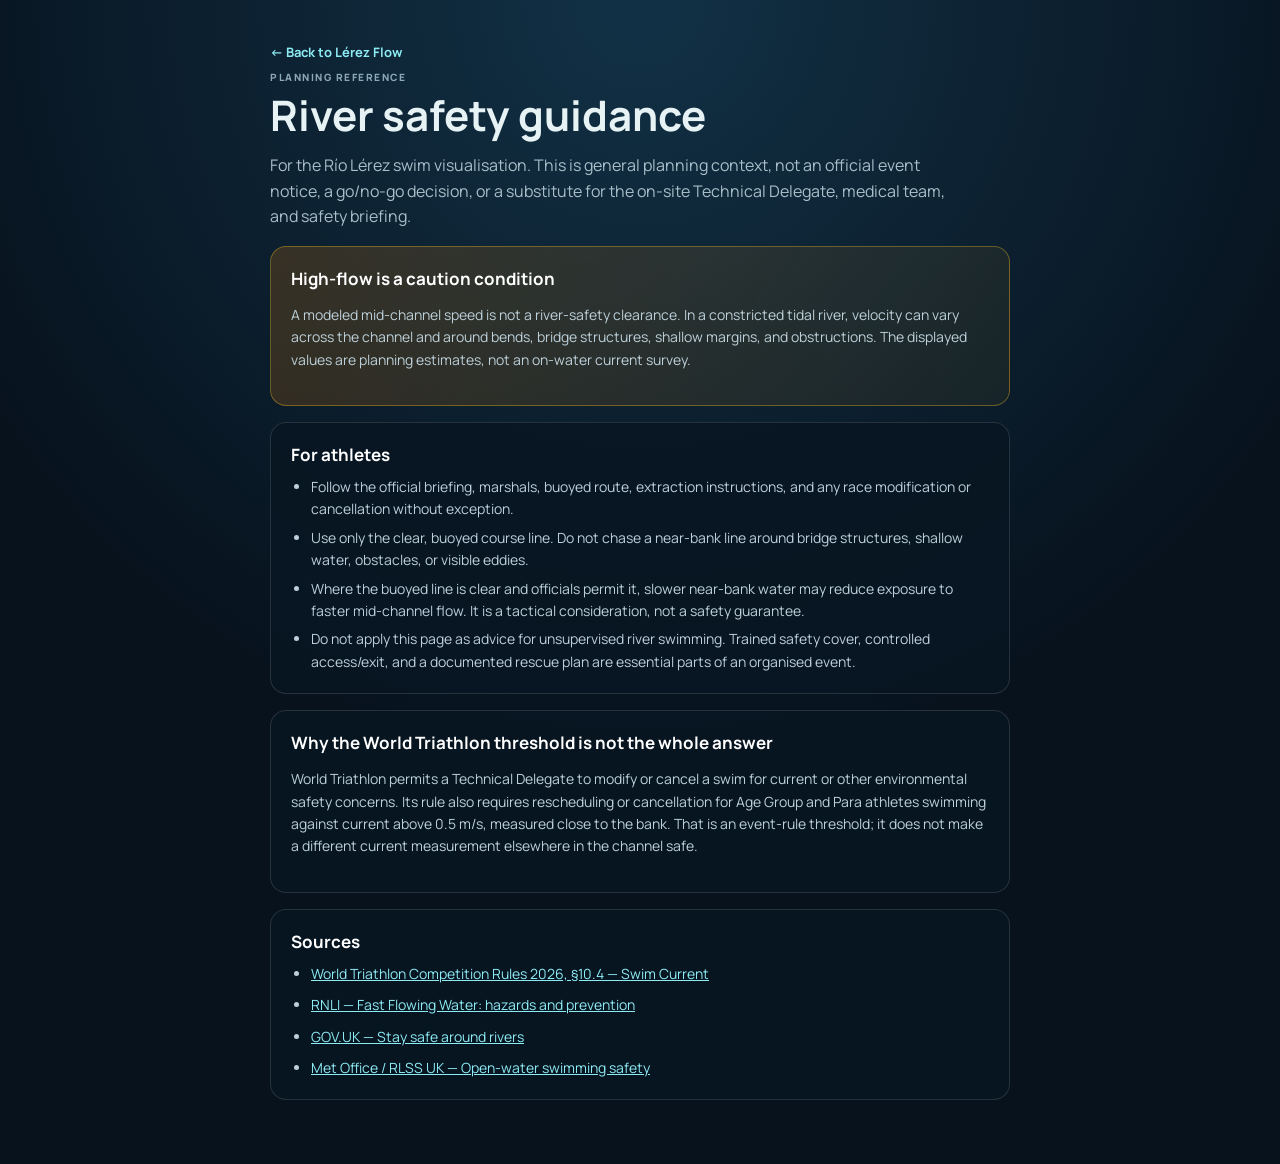
==== safety.html @ 4f8f1dd7 "Add Sprint race view and river safety guidance" ====
<!doctype html>
<html lang="en">
  <head>
    <meta charset="UTF-8" />
    <meta name="viewport" content="width=device-width, initial-scale=1.0" />
    <meta name="theme-color" content="#07121d" />
    <title>River Safety Guidance — Lérez Flow</title>
    <link rel="stylesheet" href="styles.css" />
    <style>
      body { background: radial-gradient(circle at top, #123146, #07121d 58%); color: #e6f2f4; min-height: 100vh; }
      .guide { margin: 0 auto; max-width: 780px; padding: 32px 20px 56px; }
      .guide a { color: #8debf4; } .guide a:hover { color: white; }
      .guide-card { background: rgba(8,22,35,.88); border: 1px solid rgba(255,255,255,.12); border-radius: 16px; margin-top: 16px; padding: 20px; }
      .guide-card h2 { color: #fff; font-size: 17px; margin: 0 0 10px; } .guide-card p, .guide-card li { color: #bdd0d9; font-size: 14px; line-height: 1.6; }
      .guide-card ul { margin: 8px 0 0; padding-left: 20px; } .guide-card li + li { margin-top: 6px; }
      .guide-warning { border-color: rgba(251,191,36,.35); background: linear-gradient(120deg, rgba(217,119,6,.21), rgba(251,191,36,.05)); }
      .back-link { color: #bffaff; font-size: 13px; font-weight: 700; text-decoration: none; }
      .source-list { padding-left: 18px; } .source-list li + li { margin-top: 9px; }
    </style>
  </head>
  <body>
    <main class="guide">
      <a class="back-link" href="index.html">← Back to Lérez Flow</a>
      <p class="eyebrow mt-8">Planning reference</p>
      <h1 style="font-size:clamp(28px,5vw,42px);line-height:1.05;margin:8px 0 10px;">River safety guidance</h1>
      <p style="color:#a9bec9;line-height:1.6;max-width:690px;">For the Río Lérez swim visualisation. This is general planning context, not an official event notice, a go/no-go decision, or a substitute for the on-site Technical Delegate, medical team, and safety briefing.</p>

      <section class="guide-card guide-warning">
        <h2>High-flow is a caution condition</h2>
        <p>A modeled mid-channel speed is not a river-safety clearance. In a constricted tidal river, velocity can vary across the channel and around bends, bridge structures, shallow margins, and obstructions. The displayed values are planning estimates, not an on-water current survey.</p>
      </section>

      <section class="guide-card">
        <h2>For athletes</h2>
        <ul>
          <li>Follow the official briefing, marshals, buoyed route, extraction instructions, and any race modification or cancellation without exception.</li>
          <li>Use only the clear, buoyed course line. Do not chase a near-bank line around bridge structures, shallow water, obstacles, or visible eddies.</li>
          <li>Where the buoyed line is clear and officials permit it, slower near-bank water may reduce exposure to faster mid-channel flow. It is a tactical consideration, not a safety guarantee.</li>
          <li>Do not apply this page as advice for unsupervised river swimming. Trained safety cover, controlled access/exit, and a documented rescue plan are essential parts of an organised event.</li>
        </ul>
      </section>

      <section class="guide-card">
        <h2>Why the World Triathlon threshold is not the whole answer</h2>
        <p>World Triathlon permits a Technical Delegate to modify or cancel a swim for current or other environmental safety concerns. Its rule also requires rescheduling or cancellation for Age Group and Para athletes swimming against current above 0.5 m/s, measured close to the bank. That is an event-rule threshold; it does not make a different current measurement elsewhere in the channel safe.</p>
      </section>

      <section class="guide-card">
        <h2>Sources</h2>
        <ul class="source-list">
          <li><a href="https://cms.triathlon.org/download-file/world-triathlon-competition-rules-2026" target="_blank" rel="noopener">World Triathlon Competition Rules 2026, §10.4 — Swim Current</a></li>
          <li><a href="https://rnli.org/-/media/rnli/downloads/throwbags_resources/partners/waterside_responder_booklet_venueguidance_final.pdf" target="_blank" rel="noopener">RNLI — Fast Flowing Water: hazards and prevention</a></li>
          <li><a href="https://www.gov.uk/government/news/stay-safe-around-rivers" target="_blank" rel="noopener">GOV.UK — Stay safe around rivers</a></li>
          <li><a href="https://weather.metoffice.gov.uk/warnings-and-advice/seasonal-advice/travel/out-and-about/open-water-swimming" target="_blank" rel="noopener">Met Office / RLSS UK — Open-water swimming safety</a></li>
        </ul>
      </section>
    </main>
  </body>
</html>
---- styles.css ----
@import url('https://fonts.googleapis.com/css2?family=DM+Mono:wght@400;500&family=Manrope:wght@400;500;600;700;800&display=swap');

:root { color-scheme: dark; }
* { box-sizing: border-box; }
body { font-family: Manrope, ui-sans-serif, system-ui, sans-serif; }
#map { height: 100%; width: 100%; background: #07121d; }
.leaflet-container { background: #07121d; font: inherit; }
/* Direct OSM tiles, locally toned down so the telemetry remains legible without a paid tile key. */
.leaflet-tile-pane { filter: grayscale(.9) brightness(.52) contrast(1.38) saturate(.7); }
.leaflet-control-attribution { background: rgba(7, 18, 29, .7) !important; color: #a7bdcc !important; font-size: 10px !important; }
.leaflet-control-attribution a { color: #b8eef4 !important; }
.leaflet-control-zoom a { background: #0b1925 !important; border-color: rgba(255,255,255,.12) !important; color: #d9f4f4 !important; }
.leaflet-control-zoom a:hover { background: #123146 !important; }
.leaflet-div-icon { background: transparent; border: 0; }

.hud-panel, .legend-panel, .dock-inner { border: 1px solid rgba(255,255,255,.11); background: linear-gradient(145deg, rgba(8,22,35,.94), rgba(9,21,33,.84)); box-shadow: 0 16px 50px rgba(0,0,0,.34); backdrop-filter: blur(18px); }
.hud-panel { --hud-top-offset: 8rem; --hud-bottom-gap: 7rem; border-radius: 18px; max-height: calc(100dvh - var(--hud-top-offset) - var(--hud-bottom-gap)); overflow-y: auto; overscroll-behavior: contain; padding: 16px; scrollbar-width: thin; }
.legend-panel { border-radius: 14px; padding: 13px; width: 150px; }
.eyebrow { color: #8ca7b8; font-size: 10px; font-weight: 800; letter-spacing: .15em; line-height: 1.1; text-transform: uppercase; }
.metric-text { margin-top: 4px; font-family: 'DM Mono', ui-monospace, monospace; font-size: 17px; font-weight: 500; color: #f1f8f9; }
.data-badge { max-width: 148px; border: 1px solid rgba(103,232,249,.25); border-radius: 999px; background: rgba(34,211,238,.1); color: #bdf8ff; font-size: 9px; font-weight: 800; letter-spacing: .08em; line-height: 1; padding: 7px 8px; text-align: center; }
.data-badge.live { border-color: rgba(134,239,172,.3); background: rgba(74,222,128,.1); color: #bbf7d0; }
.data-badge.cached { border-color: rgba(196,181,253,.3); background: rgba(167,139,250,.1); color: #ddd6fe; }
.strategy-box { border: 1px solid rgba(251,191,36,.16); border-radius: 12px; background: linear-gradient(120deg, rgba(217,119,6,.16), rgba(251,191,36,.04)); padding: 12px; }
.safety-guidance-link { color: #bffaff; display: inline-block; font-size: 10px; font-weight: 800; letter-spacing: .04em; margin-top: 10px; text-decoration: none; }
.safety-guidance-link:hover { color: #fff; text-decoration: underline; }
.safety-guidance-link:focus-visible { outline: 2px solid #67e8f9; outline-offset: 3px; }
.flow-readout { align-items: center; border: 1px solid rgba(196,181,253,.18); border-radius: 8px; background: rgba(196,181,253,.06); color: #b9c7d2; display: flex; justify-content: space-between; padding: 7px 8px; }
.flow-readout-core { border-color: rgba(103,232,249,.25); background: rgba(34,211,238,.08); color: #b9f6fc; }
.flow-readout strong { color: #e6fbfc; font-family: 'DM Mono', monospace; font-size: 10px; font-weight: 500; }
.temperature-legend { height: 7px; border-radius: 99px; background: linear-gradient(90deg, #d88d47, #2ca1a0, #123b68); box-shadow: 0 0 13px rgba(34,211,238,.25); }
.course-swatch { display: inline-block; width: 24px; border-top: 3px solid #74f0f1; border-radius: 99px; box-shadow: 0 0 8px #22d3ee; }
.return-swatch { display: inline-block; width: 24px; border-top: 3px dashed #c4b5fd; border-radius: 99px; }
.particle-swatch { align-items: center; background: rgba(34,211,238,.14); border: 1px solid rgba(103,232,249,.34); border-radius: 99px; color: #b5f8ff; display: inline-flex; font-weight: 700; height: 18px; justify-content: center; width: 26px; }

.glass-button { align-items: center; border: 1px solid rgba(255,255,255,.13); border-radius: 10px; background: rgba(8,22,35,.86); color: #d6edf0; font-size: 12px; font-weight: 700; gap: 7px; padding: 10px 12px; backdrop-filter: blur(12px); }
.day-switch { display: inline-flex; gap: 3px; padding: 3px; border: 1px solid rgba(255,255,255,.12); border-radius: 11px; background: rgba(8,22,35,.82); backdrop-filter: blur(12px); }
.day-switch button { align-items: baseline; border: 0; border-radius: 8px; background: transparent; color: #a9bec9; cursor: pointer; display: inline-flex; font-size: 11px; font-weight: 800; gap: 5px; padding: 7px 9px; transition: background .2s, color .2s; }
.day-switch button small { color: inherit; font-family: 'DM Mono', monospace; font-size: 9px; font-weight: 500; opacity: .72; }
.day-switch button:hover { color: #dffcff; }
.day-switch button.active { background: rgba(34,211,238,.16); box-shadow: inset 0 0 0 1px rgba(103,232,249,.18); color: #bffaff; }
.day-switch button:focus-visible { outline: 2px solid #67e8f9; outline-offset: 2px; }
.glass-button svg, .control-button svg { fill: none; height: 17px; stroke: currentColor; stroke-linecap: round; stroke-linejoin: round; stroke-width: 1.8; width: 17px; }
.control-dock { padding: 0 16px calc(10px + env(safe-area-inset-bottom)); }
.dock-inner { align-items: center; border-radius: 16px; display: flex; gap: 12px; padding: 10px 12px; }
.control-button, .speed-button { align-items: center; border: 1px solid rgba(255,255,255,.13); border-radius: 10px; background: rgba(255,255,255,.045); color: #cce9ed; display: inline-flex; height: 38px; justify-content: center; transition: background .2s, border-color .2s; width: 40px; }
.control-button:hover, .speed-button:hover, .glass-button:hover { background: rgba(34,211,238,.15); border-color: rgba(103,232,249,.5); }
.control-button:focus-visible, .speed-button:focus-visible, .glass-button:focus-visible, input:focus-visible { outline: 2px solid #67e8f9; outline-offset: 2px; }
.control-button-primary { background: #0e7490; border-color: #22d3ee; color: white; }
.speed-button { font-family: 'DM Mono', monospace; font-size: 13px; font-weight: 600; width: 48px; }
.zoom-controls { display: inline-flex; gap: 5px; }
.map-zoom-button { font-family: 'DM Mono', monospace; font-size: 21px; font-weight: 500; width: 34px; }
.timeline-wrap { min-width: 80px; position: relative; width: 100%; }
#timeline { accent-color: #67e8f9; cursor: pointer; display: block; height: 28px; position: relative; width: 100%; z-index: 2; }
#timeline::-webkit-slider-runnable-track { background: linear-gradient(90deg, #d88d47, #56c3bc 60%, #1e4770); border-radius: 99px; height: 5px; }
#timeline::-webkit-slider-thumb { appearance: none; -webkit-appearance: none; border: 3px solid #ecfeff; border-radius: 50%; background: #0e7490; box-shadow: 0 0 0 4px rgba(34,211,238,.16); height: 15px; margin-top: -5px; width: 15px; }
#timeline::-moz-range-track { background: linear-gradient(90deg, #d88d47, #56c3bc 60%, #1e4770); border-radius: 99px; height: 5px; }
#timeline::-moz-range-thumb { border: 3px solid #ecfeff; border-radius: 50%; background: #0e7490; box-shadow: 0 0 0 4px rgba(34,211,238,.16); height: 15px; width: 15px; }
.event-ticks { inset: 0 7px; pointer-events: none; position: absolute; z-index: 1; }
.event-tick { background: rgba(255,255,255,.65); height: 11px; position: absolute; top: 8px; width: 1px; }
.event-tick.active { background: #fff; box-shadow: 0 0 7px 2px #fff; height: 15px; top: 6px; width: 2px; }
.event-label { color: #e2f9fa; font-size: 11px; font-weight: 700; height: 19px; padding: 5px 14px 0; text-align: center; }
.dock-disclaimer { color: #8199a8; font-size: 9px; line-height: 1.2; margin: 0 auto; max-width: 680px; padding: 0 12px; text-align: center; }

.course-label { color: #edfeff; font-size: 10px; font-weight: 800; letter-spacing: .08em; text-shadow: 0 1px 5px #06101b; text-transform: uppercase; white-space: nowrap; }
.course-dot { border: 2px solid white; border-radius: 50%; box-shadow: 0 0 0 4px rgba(34,211,238,.25), 0 0 14px #22d3ee; height: 11px; width: 11px; background: #06b6d4; }
.turn-dot { background: #fbbf24; box-shadow: 0 0 0 4px rgba(251,191,36,.22), 0 0 14px #fbbf24; }

@media (max-width: 639px) {
  .app-header { padding: 13px 14px; }
  .app-header h1 { font-size: 17px; }
  .day-switch button { font-size: 10px; padding: 6px 8px; }
  .hud-panel { --hud-top-offset: 126px; --hud-bottom-gap: 132px; left: 14px; right: 14px; top: 126px; width: auto; }
  .hud-panel .strategy-box { display: none; }
  .hud-panel .grid { gap-bottom: 0; padding-bottom: 0; }
  .control-dock { padding-left: 9px; padding-right: 9px; }
  .dock-inner { flex-wrap: wrap; gap: 7px; padding: 8px; }
  .dock-inner > :first-child { flex: 0 0 auto; }
  .control-button { height: 36px; width: 36px; }
  .speed-button { height: 36px; width: 46px; }
  .event-label { font-size: 10px; }
}
@media (max-height: 680px) and (min-width: 640px) { .legend-panel { display: none; } .hud-panel { top: 92px; } }
@media (prefers-reduced-motion: reduce) { *, *::before, *::after { scroll-behavior: auto !important; transition-duration: .01ms !important; } }
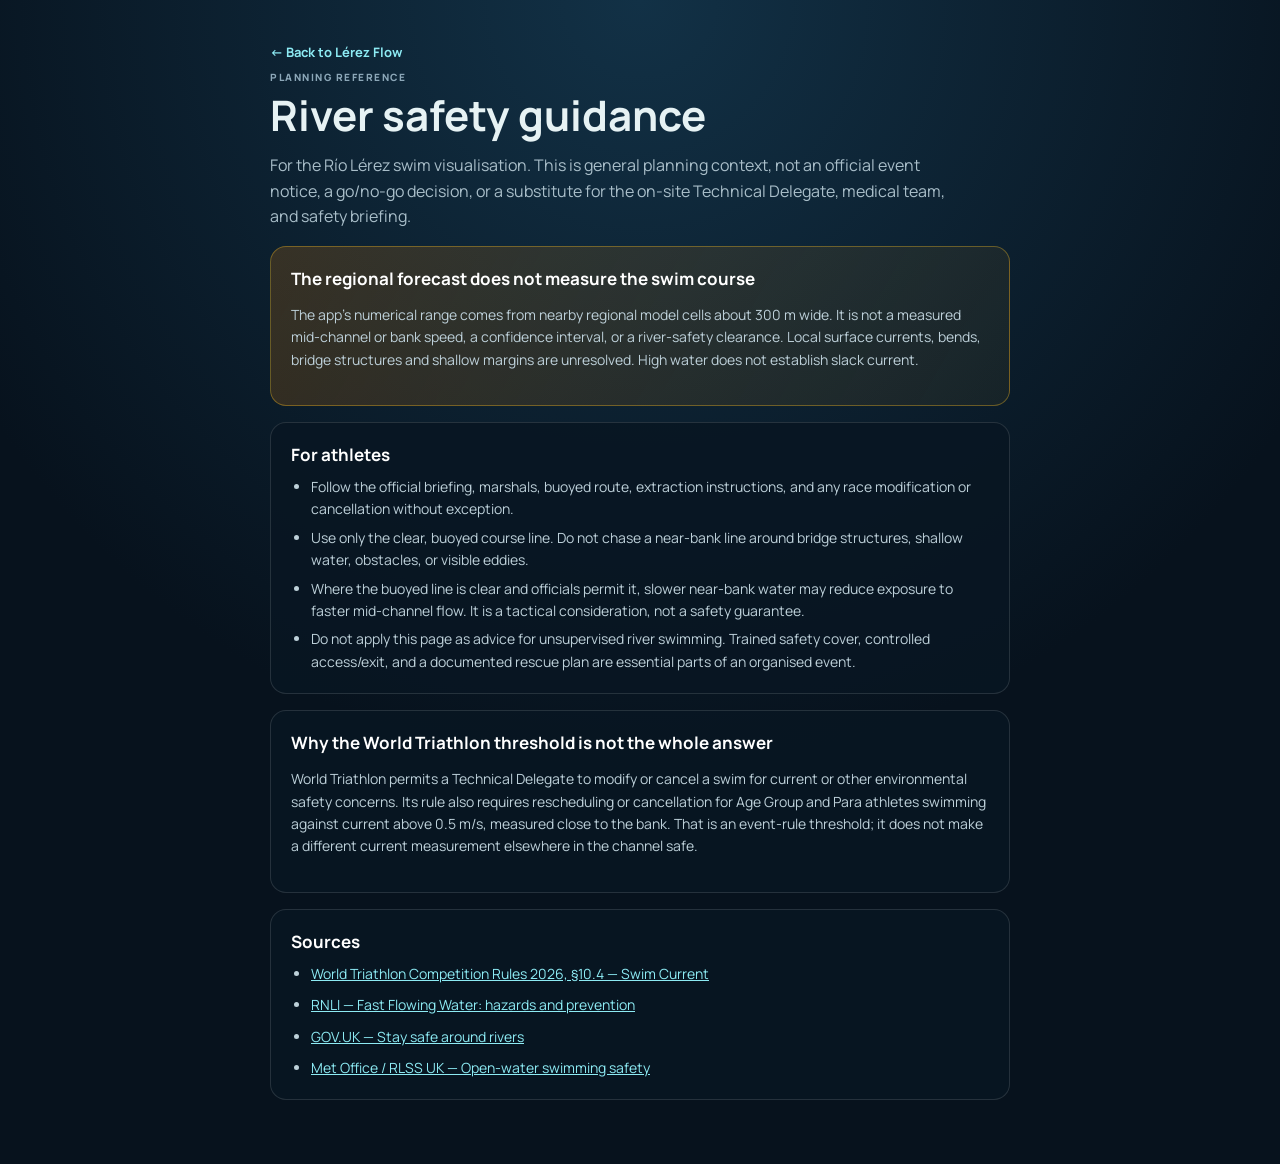
==== commit 7b799df2: "Use official regional forecast and organizer guidance for race currents" ====
--- a/safety.html
+++ b/safety.html
@@ -26,8 +26,8 @@
       <p style="color:#a9bec9;line-height:1.6;max-width:690px;">For the Río Lérez swim visualisation. This is general planning context, not an official event notice, a go/no-go decision, or a substitute for the on-site Technical Delegate, medical team, and safety briefing.</p>
 
       <section class="guide-card guide-warning">
-        <h2>High-flow is a caution condition</h2>
-        <p>A modeled mid-channel speed is not a river-safety clearance. In a constricted tidal river, velocity can vary across the channel and around bends, bridge structures, shallow margins, and obstructions. The displayed values are planning estimates, not an on-water current survey.</p>
+        <h2>The regional forecast does not measure the swim course</h2>
+        <p>The app's numerical range comes from nearby regional model cells about 300 m wide. It is not a measured mid-channel or bank speed, a confidence interval, or a river-safety clearance. Local surface currents, bends, bridge structures and shallow margins are unresolved. High water does not establish slack current.</p>
       </section>
 
       <section class="guide-card">
--- a/styles.css
+++ b/styles.css
@@ -15,6 +15,7 @@
 
 .hud-panel, .legend-panel, .dock-inner { border: 1px solid rgba(255,255,255,.11); background: linear-gradient(145deg, rgba(8,22,35,.94), rgba(9,21,33,.84)); box-shadow: 0 16px 50px rgba(0,0,0,.34); backdrop-filter: blur(18px); }
 .hud-panel { --hud-top-offset: 8rem; --hud-bottom-gap: 7rem; border-radius: 18px; max-height: calc(100dvh - var(--hud-top-offset) - var(--hud-bottom-gap)); overflow-y: auto; overscroll-behavior: contain; padding: 16px; scrollbar-width: thin; }
+#app .hud-panel { top: var(--hud-top-offset); }
 .legend-panel { border-radius: 14px; padding: 13px; width: 150px; }
 .eyebrow { color: #8ca7b8; font-size: 10px; font-weight: 800; letter-spacing: .15em; line-height: 1.1; text-transform: uppercase; }
 .metric-text { margin-top: 4px; font-family: 'DM Mono', ui-monospace, monospace; font-size: 17px; font-weight: 500; color: #f1f8f9; }
@@ -22,6 +23,14 @@
 .data-badge.live { border-color: rgba(134,239,172,.3); background: rgba(74,222,128,.1); color: #bbf7d0; }
 .data-badge.cached { border-color: rgba(196,181,253,.3); background: rgba(167,139,250,.1); color: #ddd6fe; }
 .strategy-box { border: 1px solid rgba(251,191,36,.16); border-radius: 12px; background: linear-gradient(120deg, rgba(217,119,6,.16), rgba(251,191,36,.04)); padding: 12px; }
+.regional-box { border: 1px solid rgba(103,232,249,.2); border-radius: 12px; padding: 12px; margin-bottom: 12px; }
+.evidence-note { color: #b4c6d2; font-size: 11px; line-height: 1.5; margin-top: 7px; }
+.arrow-option, .time-picker { display: flex; align-items: center; gap: 8px; font-size: 11px; margin-top: 12px; color: #c2d9e2; }
+.time-picker input { min-width: 90px; padding: 4px; background: #112536; border: 1px solid #466174; border-radius: 5px; color: white; }
+.source-details { margin-top: 14px; font-size: 11px; color: #bfd2db; line-height: 1.6; }
+.source-details summary { cursor: pointer; color: #bffaff; }
+.source-details p { margin: 10px 0; }
+.source-details a { color: #8debf4; text-decoration: underline; }
 .safety-guidance-link { color: #bffaff; display: inline-block; font-size: 10px; font-weight: 800; letter-spacing: .04em; margin-top: 10px; text-decoration: none; }
 .safety-guidance-link:hover { color: #fff; text-decoration: underline; }
 .safety-guidance-link:focus-visible { outline: 2px solid #67e8f9; outline-offset: 3px; }
@@ -70,8 +79,8 @@
   .app-header { padding: 13px 14px; }
   .app-header h1 { font-size: 17px; }
   .day-switch button { font-size: 10px; padding: 6px 8px; }
-  .hud-panel { --hud-top-offset: 126px; --hud-bottom-gap: 132px; left: 14px; right: 14px; top: 126px; width: auto; }
-  .hud-panel .strategy-box { display: none; }
+  #app .hud-panel { --hud-top-offset: 140px; --hud-bottom-gap: 132px; left: 14px; right: 14px; width: auto; }
+  .hud-panel .strategy-box { display: block; }
   .hud-panel .grid { gap-bottom: 0; padding-bottom: 0; }
   .control-dock { padding-left: 9px; padding-right: 9px; }
   .dock-inner { flex-wrap: wrap; gap: 7px; padding: 8px; }
@@ -80,5 +89,5 @@
   .speed-button { height: 36px; width: 46px; }
   .event-label { font-size: 10px; }
 }
-@media (max-height: 680px) and (min-width: 640px) { .legend-panel { display: none; } .hud-panel { top: 92px; } }
+@media (max-height: 680px) and (min-width: 640px) { .legend-panel { display: none; } }
 @media (prefers-reduced-motion: reduce) { *, *::before, *::after { scroll-behavior: auto !important; transition-duration: .01ms !important; } }
